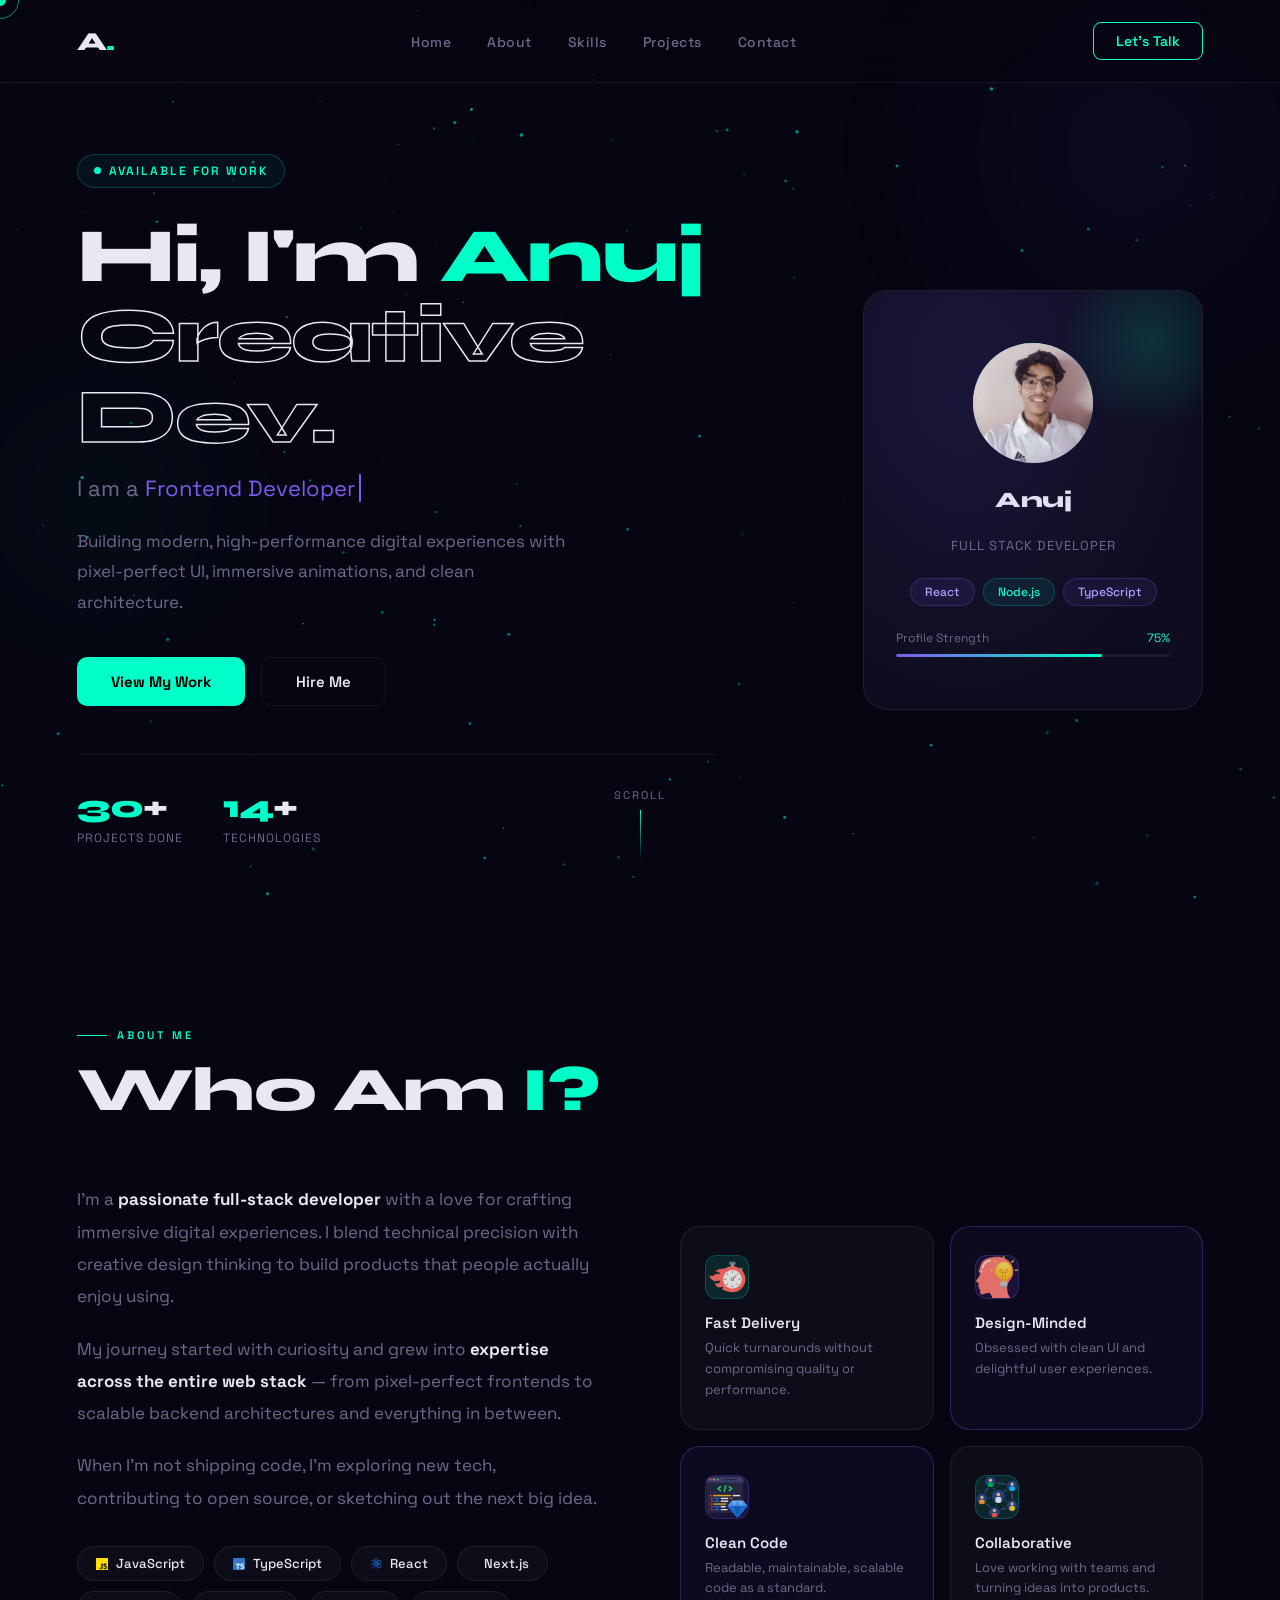
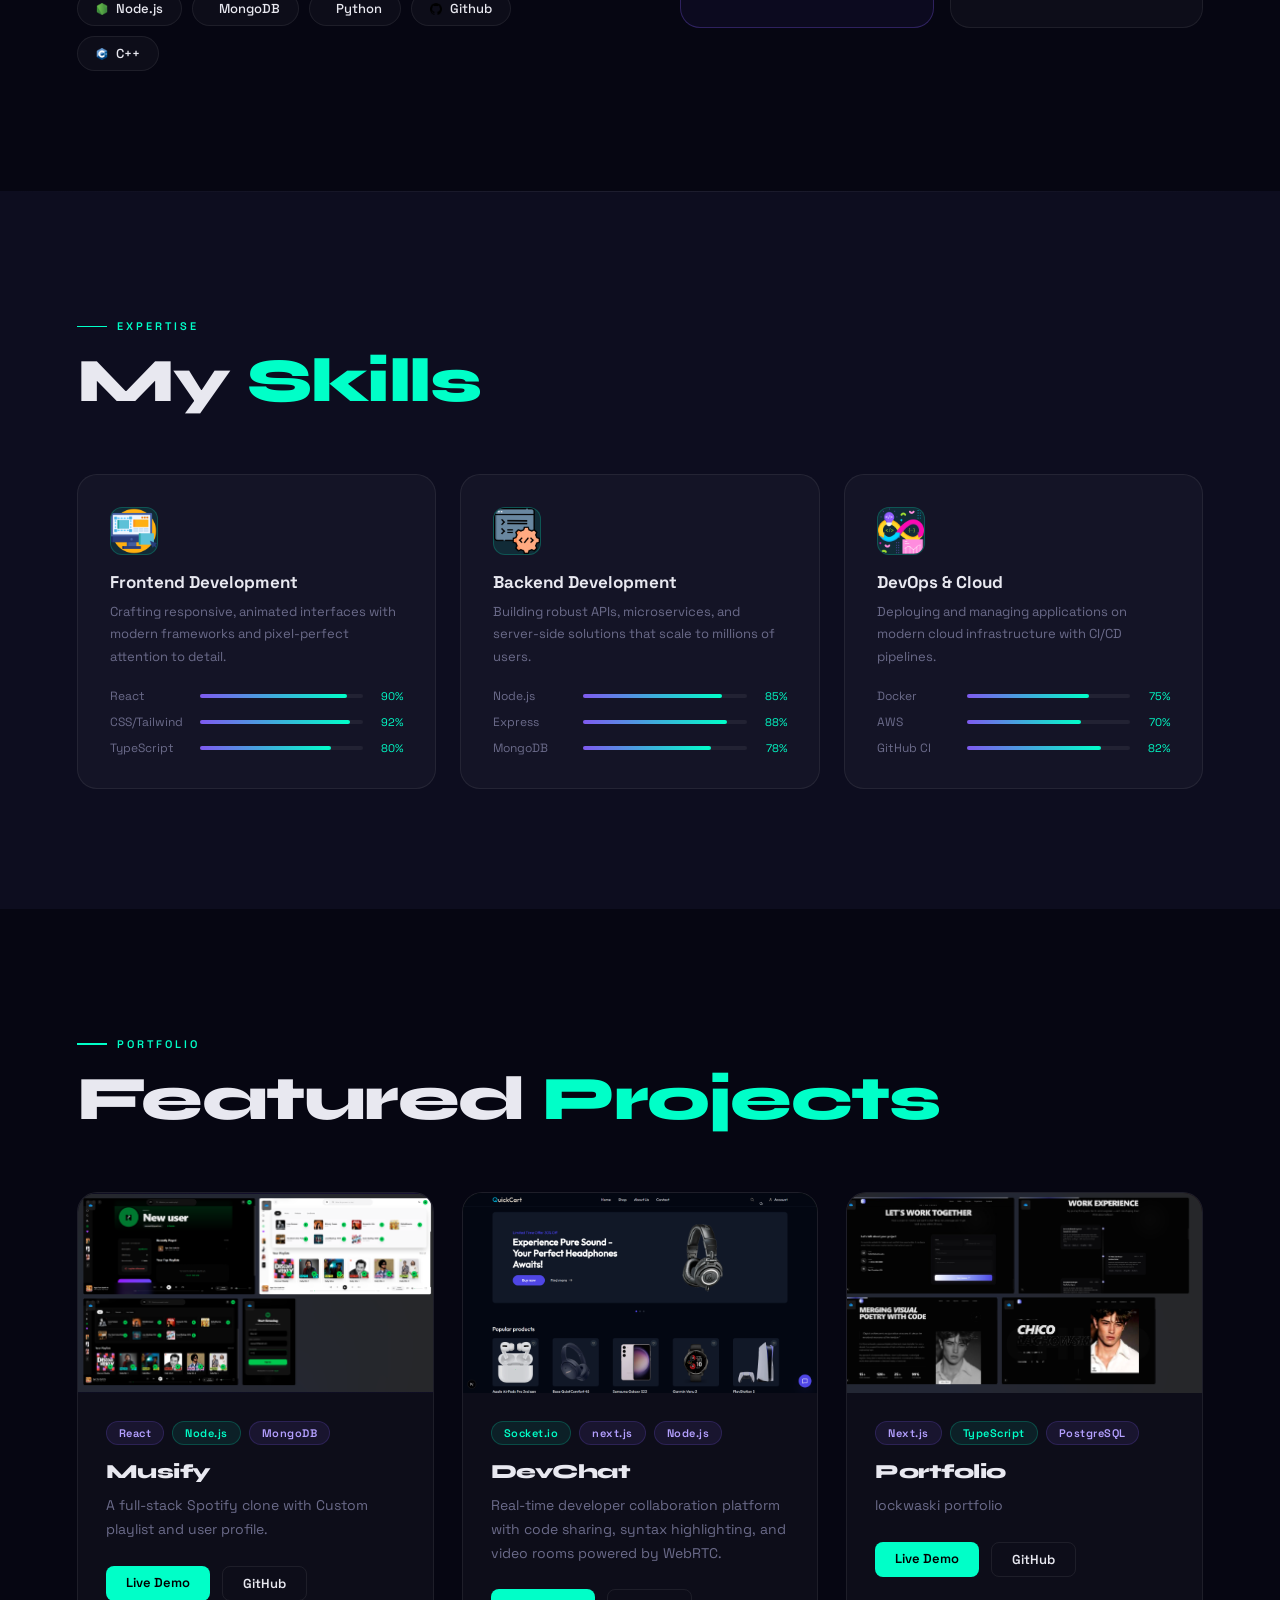
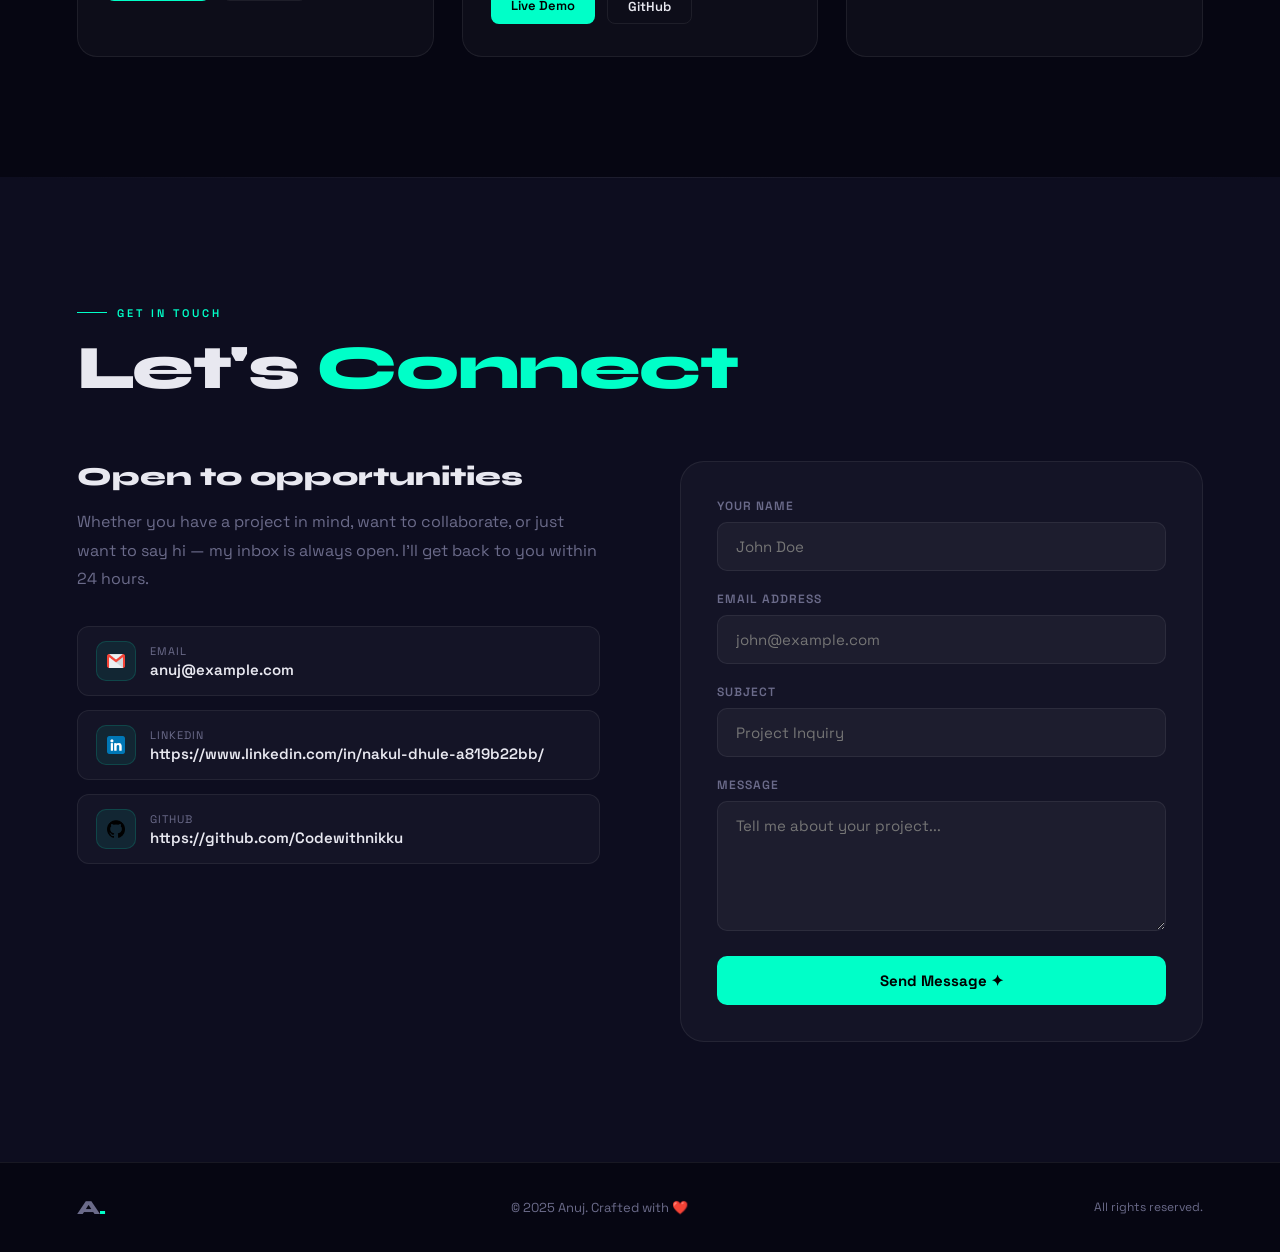
==== Level-1/portfolio/portfolio.html @ 1ba4a453 "task 2 Completed" ====
<!doctype html>
<html lang="en">
<head>
<meta charset="UTF-8"/>
<meta name="viewport" content="width=device-width,initial-scale=1.0"/>
<title>Anuj — Portfolio</title>
<link rel="preconnect" href="https://fonts.googleapis.com"/>
<link href="https://fonts.googleapis.com/css2?family=Space+Grotesk:wght@300;400;500;600;700&family=Syne:wght@700;800&display=swap" rel="stylesheet"/>
<link rel="stylesheet" href="style.css">
</head>
<body>

<!-- Cursor -->
<div id="cursor"></div>
<div id="cursor-ring"></div>

<!-- Background Canvas -->
<canvas id="bg-canvas"></canvas>

<!-- Orbs -->
<div class="orb orb1"></div>
<div class="orb orb2"></div>

<!-- NAVBAR -->
<nav id="navbar">
  <div class="logo-text">A<span>.</span></div>
  <div class="hamburger" id="hamburger">
    <span></span><span></span><span></span>
  </div>
  <ul class="nav-links" id="nav-links">
    <li><a href="#home">Home</a></li>
    <li><a href="#about">About</a></li>
    <li><a href="#skills">Skills</a></li>
    <li><a href="#projects">Projects</a></li>
    <li><a href="#contact">Contact</a></li>
  </ul>
  <button class="nav-cta" onclick="document.getElementById('contact').scrollIntoView({behavior:'smooth'})">Let's Talk</button>
</nav>

<main>
<!-- ── HERO ── -->
<section id="home">
  <div class="hero-left">
    <div class="hero-badge reveal">
      <span class="badge-dot"></span>
      Available for Work
    </div>
    <h1 class="reveal">
      Hi, I'm <span class="accent-word">Anuj</span><br>
      <span class="line2">Creative Dev.</span>
    </h1>
    <div class="typewriter-wrap reveal">
      I am a <span id="tw"></span>
    </div>
    <p class="hero-desc reveal">
      Building modern, high-performance digital experiences with pixel-perfect UI, immersive animations, and clean architecture.
    </p>
    <div class="hero-btns reveal">
      <button class="btn-primary" onclick="document.getElementById('projects').scrollIntoView({behavior:'smooth'})">View My Work</button>
      <button class="btn-secondary" onclick="document.getElementById('contact').scrollIntoView({behavior:'smooth'})">Hire Me</button>
    </div>
    <div class="hero-stats reveal">
      <div class="stat-item">
        <div class="stat-num"><span id="count1">0</span>+</div>
        <div class="stat-label">Projects Done</div>
      </div>
      <div class="stat-item">
        <div class="stat-num"><span id="count3">0</span>+</div>
        <div class="stat-label">Technologies</div>
      </div>
    </div>
  </div>

  <div class="hero-right">
    <div class="card-3d" id="card3d">
      <div class="card-glow"></div>
      <div class="avatar-ring">
        <img src="./assets//images/pfp.jpeg" alt="">
      </div>
      <div class="card-name">Anuj</div>
      <div class="card-role">FULL STACK DEVELOPER</div>
      <div class="card-tags">
        <span class="tag">React</span>
        <span class="tag green">Node.js</span>
        <span class="tag">TypeScript</span>
      </div>
      <div style="width:100%;">
        <div style="display:flex;justify-content:space-between;font-size:12px;margin-bottom:8px;">
          <span style="color:var(--muted);">Profile Strength</span>
          <span style="color:var(--accent);">75%</span>
        </div>
        <div class="card-bar"><div class="card-bar-fill"></div></div>
      </div>
    </div>
  </div>

  <div class="scroll-indicator">
    <span>Scroll</span>
    <div class="scroll-line"></div>
  </div>
</section>

<!-- ── ABOUT ── -->
<section id="about">
  <div class="section-label reveal">About Me</div>
  <div class="section-title reveal">Who Am <em>I?</em></div>
  <div class="about-grid">
    <div class="about-text reveal-left">
      <p>I'm a <strong>passionate full-stack developer</strong> with a love for crafting immersive digital experiences. I blend technical precision with creative design thinking to build products that people actually enjoy using.</p>
      <p>My journey started with curiosity and grew into <strong>expertise across the entire web stack</strong> — from pixel-perfect frontends to scalable backend architectures and everything in between.</p>
      <p>When I'm not shipping code, I'm exploring new tech, contributing to open source, or sketching out the next big idea.</p>
      <div class="skills-chips">
        <span class="chip"><img src="./assets/icons/js.png" alt="" height="12px">JavaScript</span>
        <span class="chip"><img src="./assets/icons/typescript.png" alt="">TypeScript</span>
        <span class="chip"><img src="./assets/icons/react.png" alt="">React</span>
        <span class="chip"><img src="./assets/icons/next.js.png" alt="">Next.js</span>
        <span class="chip"><img src="./assets/icons/node-js.png" alt="">Node.js</span>
        <span class="chip"><img src="./assets/icons/mongodb.png" alt="">MongoDB</span>
        <span class="chip"><img src="./assets/icons/python.png" alt="">Python</span>
        <span class="chip"><img src="./assets/icons/github.png" alt="">Github</span>
        <span class="chip"><img src="./assets/icons/cpp.png" alt="">C++</span>
      </div>
    </div>
    <div class="about-visual reveal-right">
      <div class="about-card">
        <div class="icon"><img src="./assets//icons/quick.png" id="visual"></div>
        <h4>Fast Delivery</h4>
        <p>Quick turnarounds without compromising quality or performance.</p>
      </div>
      <div class="about-card accent">
        <div class="icon"><img src="./assets//icons/idea.png" id="visual"></div>
        <h4>Design-Minded</h4>
        <p>Obsessed with clean UI and delightful user experiences.</p>
      </div>
      <div class="about-card accent">
        <div class="icon"><img src="./assets//icons/clean-code.png" id="visual"></div>
        <h4>Clean Code</h4>
        <p>Readable, maintainable, scalable code as a standard.</p>
      </div>
      <div class="about-card">
        <div class="icon"><img src="./assets//icons/community.png" id="visual"></div>
        <h4>Collaborative</h4>
        <p>Love working with teams and turning ideas into products.</p>
      </div>
    </div>
  </div>
</section>

<!-- ── SKILLS ── -->
<section id="skills">
  <div class="section-label reveal">Expertise</div>
  <div class="section-title reveal">My <em>Skills</em></div>
  <div class="skills-grid">
    <div class="skill-card reveal">
      <div class="skill-icon"><img id="skillIcon" src="./assets/icons/front-end.png" alt=""></div>
      <h3>Frontend Development</h3>
      <p>Crafting responsive, animated interfaces with modern frameworks and pixel-perfect attention to detail.</p>
      <div class="skill-bar-wrap">
        <div class="skill-bar-row">
          <span class="skill-bar-label">React</span>
          <div class="skill-bar-track"><div class="skill-bar-fill" data-pct="90"></div></div>
          <span class="skill-bar-pct">90%</span>
        </div>
        <div class="skill-bar-row">
          <span class="skill-bar-label">CSS/Tailwind</span>
          <div class="skill-bar-track"><div class="skill-bar-fill" data-pct="92"></div></div>
          <span class="skill-bar-pct">92%</span>
        </div>
        <div class="skill-bar-row">
          <span class="skill-bar-label">TypeScript</span>
          <div class="skill-bar-track"><div class="skill-bar-fill" data-pct="80"></div></div>
          <span class="skill-bar-pct">80%</span>
        </div>
      </div>
    </div>
    <div class="skill-card reveal">
      <div class="skill-icon"><img id="skillIcon" src="./assets/icons/back-end.png" alt=""></div>
      <h3>Backend Development</h3>
      <p>Building robust APIs, microservices, and server-side solutions that scale to millions of users.</p>
      <div class="skill-bar-wrap">
        <div class="skill-bar-row">
          <span class="skill-bar-label">Node.js</span>
          <div class="skill-bar-track"><div class="skill-bar-fill" data-pct="85"></div></div>
          <span class="skill-bar-pct">85%</span>
        </div>
        <div class="skill-bar-row">
          <span class="skill-bar-label">Express</span>
          <div class="skill-bar-track"><div class="skill-bar-fill" data-pct="88"></div></div>
          <span class="skill-bar-pct">88%</span>
        </div>
        <div class="skill-bar-row">
          <span class="skill-bar-label">MongoDB</span>
          <div class="skill-bar-track"><div class="skill-bar-fill" data-pct="78"></div></div>
          <span class="skill-bar-pct">78%</span>
        </div>
      </div>
    </div>
    <div class="skill-card reveal">
      <div class="skill-icon"><img id="skillIcon" src="./assets/icons/devops.png" alt=""></div>
      <h3>DevOps & Cloud</h3>
      <p>Deploying and managing applications on modern cloud infrastructure with CI/CD pipelines.</p>
      <div class="skill-bar-wrap">
        <div class="skill-bar-row">
          <span class="skill-bar-label">Docker</span>
          <div class="skill-bar-track"><div class="skill-bar-fill" data-pct="75"></div></div>
          <span class="skill-bar-pct">75%</span>
        </div>
        <div class="skill-bar-row">
          <span class="skill-bar-label">AWS</span>
          <div class="skill-bar-track"><div class="skill-bar-fill" data-pct="70"></div></div>
          <span class="skill-bar-pct">70%</span>
        </div>
        <div class="skill-bar-row">
          <span class="skill-bar-label">GitHub CI</span>
          <div class="skill-bar-track"><div class="skill-bar-fill" data-pct="82"></div></div>
          <span class="skill-bar-pct">82%</span>
        </div>
      </div>
    </div>
  </div>
</section>

<!-- ── PROJECTS ── -->
<section id="projects">
  <div class="section-label reveal">Portfolio</div>
  <div class="section-title reveal">Featured <em>Projects</em></div>
  <div class="projects-grid">
    <div class="project-card reveal">
      <div class="project-img" style="background:linear-gradient(135deg,#0d0d1f,#1a1040);">
        <span style="z-index:1;position:relative;"><img src="./assets/images/MPC.png" id="projImg" alt=""></span>
      </div>
      <div class="project-body">
        <div class="project-tags">
          <span class="project-tag">React</span>
          <span class="project-tag teal">Node.js</span>
          <span class="project-tag">MongoDB</span>
        </div>
        <div class="project-title">Musify</div>
        <p class="project-desc">A full-stack Spotify clone with Custom playlist and user profile.</p>
        <div class="project-links">
          <a class="proj-link primary" href="https://next-app-xi-wine.vercel.app/">Live Demo</a>
          <a class="proj-link ghost" href="https://github.com/Codewithnikku/next-app.git">GitHub</a>
        </div>
      </div>
    </div>
    <div class="project-card reveal">
      <div class="project-img" style="background:linear-gradient(135deg,#0d1a0d,#0a2010);">
        <span style="z-index:1;position:relative;"><img src="./assets/images/quickcart.png" id="projImg" alt=""></span>
      </div>
      <div class="project-body">
        <div class="project-tags">
          <span class="project-tag teal">Socket.io</span>
          <span class="project-tag">next.js</span>
          <span class="project-tag">Node.js</span>
        </div>
        <div class="project-title">DevChat</div>
        <p class="project-desc">Real-time developer collaboration platform with code sharing, syntax highlighting, and video rooms powered by WebRTC.</p>
        <div class="project-links">
          <a class="proj-link primary" href="">Live Demo</a>
          <a class="proj-link ghost" href="https://github.com/Codewithnikku/Quick-Store-E-commerce-Web-App.git">GitHub</a>
        </div>
      </div>
    </div>
    <div class="project-card reveal">
      <div class="project-img" style="background:linear-gradient(135deg,#1a0d0d,#2a0f0f);">
        <span style="z-index:1;position:relative;"><img src="./assets/images/portfolio.png" id="projImg" alt=""></span>
      </div>
      <div class="project-body">
        <div class="project-tags">
          <span class="project-tag">Next.js</span>
          <span class="project-tag teal">TypeScript</span>
          <span class="project-tag">PostgreSQL</span>
        </div>
        <div class="project-title">Portfolio</div>
        <p class="project-desc">lockwaski portfolio</p>
        <div class="project-links">
          <a class="proj-link primary" href="#">Live Demo</a>
          <a class="proj-link ghost" href="#">GitHub</a>
        </div>
      </div>
    </div>
  </div>
</section>

<!-- ── CONTACT ── -->
<section id="contact">
  <div class="section-label reveal">Get In Touch</div>
  <div class="section-title reveal">Let's <em>Connect</em></div>
  <div class="contact-wrap">
    <div class="contact-info reveal-left">
      <h3>Open to opportunities</h3>
      <p>Whether you have a project in mind, want to collaborate, or just want to say hi — my inbox is always open. I'll get back to you within 24 hours.</p>
      <div class="contact-links">
        <a class="contact-link" href="mailto:anuj@example.com">
          <div class="contact-link-icon"><img src="./assets//icons/gmail.png" alt="" id="touch"></div>
          <div class="contact-link-text">
            <span class="contact-link-label">Email</span>
            <span class="contact-link-val">anuj@example.com</span>
          </div>
        </a>
        <a class="contact-link" href="https://www.linkedin.com/in/nakul-dhule-a819b22bb/">
          <div class="contact-link-icon"><img src="./assets//icons/linkedin.png" alt="" id="touch"></div>
          <div class="contact-link-text">
            <span class="contact-link-label">LinkedIn</span>
            <span class="contact-link-val">https://www.linkedin.com/in/nakul-dhule-a819b22bb/</span>
          </div>
        </a>
        <a class="contact-link" href="https://github.com/Codewithnikku">
          <div class="contact-link-icon"><img src="./assets//icons/github.png" alt="" id="touch"></div>
          <div class="contact-link-text">
            <span class="contact-link-label">GitHub</span>
            <span class="contact-link-val">https://github.com/Codewithnikku</span>
          </div>
        </a>
      </div>
    </div>
    <div class="contact-form reveal-right">
      <div class="form-row">
        <label class="form-label">Your Name</label>
        <input class="form-input" type="text" placeholder="John Doe"/>
      </div>
      <div class="form-row">
        <label class="form-label">Email Address</label>
        <input class="form-input" type="email" placeholder="john@example.com"/>
      </div>
      <div class="form-row">
        <label class="form-label">Subject</label>
        <input class="form-input" type="text" placeholder="Project Inquiry"/>
      </div>
      <div class="form-row">
        <label class="form-label">Message</label>
        <textarea class="form-input" placeholder="Tell me about your project..."></textarea>
      </div>
      <button class="form-submit">Send Message ✦</button>
    </div>
  </div>
</section>
</main>

<footer>
  <div class="logo-text">A<span>.</span></div>
  <span>© 2025 Anuj. Crafted with ❤️</span>
  <span style="font-size:12px;">All rights reserved.</span>
</footer>
<script src="./script.js"></script>
</body>
</html>
---- Level-1/portfolio/style.css ----
*{margin:0;padding:0;box-sizing:border-box;}

:root{
  --accent:#00ffc8;
  --accent2:#7f5af0;
  --bg:#060612;
  --surface:#0d0d1f;
  --text:#e8e8f0;
  --muted:#6b6b8a;
  --border:rgba(255,255,255,0.07);
  --card:rgba(255,255,255,0.03);
}

html{scroll-behavior:smooth;}

body{
  background:var(--bg);
  color:var(--text);
  font-family:'Space Grotesk',sans-serif;
  overflow-x:hidden;
  cursor:none;
}

/* ── CURSOR ── */
#cursor{
  position:fixed;width:12px;height:12px;
  border-radius:50%;background:var(--accent);
  pointer-events:none;z-index:9999;
  transform:translate(-50%,-50%);
  transition:transform 0.1s,width 0.3s,height 0.3s,background 0.3s;
  mix-blend-mode:difference;
}
#cursor-ring{
  position:fixed;width:38px;height:38px;
  border-radius:50%;border:1.5px solid var(--accent);
  pointer-events:none;z-index:9998;
  transform:translate(-50%,-50%);
  transition:transform 0.18s ease,width 0.3s,height 0.3s,opacity 0.3s;
  opacity:0.5;
}

/* ── CANVAS BG ── */
#bg-canvas{
  position:fixed;top:0;left:0;width:100%;height:100%;
  z-index:0;pointer-events:none;
}

/* ── NAVBAR ── */
nav{
  position:fixed;top:0;left:0;width:100%;z-index:1000;
  padding:22px 6%;
  display:flex;align-items:center;justify-content:space-between;
  background:rgba(6,6,18,0.6);
  backdrop-filter:blur(20px);
  border-bottom:1px solid var(--border);
  transition:padding 0.3s;
}
nav.scrolled{padding:14px 6%;}
.logo-text{
  font-family:'Syne',sans-serif;
  font-size:26px;font-weight:800;
  letter-spacing:-1px;
}
.logo-text span{color:var(--accent);}
.nav-links{display:flex;gap:36px;list-style:none;}
.nav-links a{
  text-decoration:none;color:var(--muted);
  font-size:14px;font-weight:500;letter-spacing:0.5px;
  transition:color 0.3s;position:relative;
}
.nav-links a::after{
  content:'';position:absolute;bottom:-4px;left:0;
  width:0;height:1.5px;background:var(--accent);
  transition:width 0.3s;
}
.nav-links a:hover{color:var(--text);}
.nav-links a:hover::after{width:100%;}
.nav-cta{
  padding:9px 22px;border-radius:8px;
  background:transparent;border:1.5px solid var(--accent);
  color:var(--accent);font-size:14px;font-weight:600;
  cursor:none;transition:all 0.3s;font-family:'Space Grotesk',sans-serif;
}
.nav-cta:hover{background:var(--accent);color:#000;}
.hamburger{display:none;flex-direction:column;gap:5px;cursor:none;z-index:2001;}
.hamburger span{width:26px;height:2px;background:var(--text);border-radius:2px;transition:0.4s;}
.hamburger.active span:nth-child(1){transform:translateY(7px) rotate(45deg);}
.hamburger.active span:nth-child(2){opacity:0;}
.hamburger.active span:nth-child(3){transform:translateY(-7px) rotate(-45deg);}

/* ── SECTIONS WRAPPER ── */
main{position:relative;z-index:1;}

/* ── HERO ── */
#home{
  min-height:100vh;padding:0 6%;
  display:flex;align-items:center;justify-content:space-between;
  gap:40px;padding-top:100px;
}
.hero-left{flex:1;max-width:640px;}
.hero-badge{
  display:inline-flex;align-items:center;gap:8px;
  padding:8px 16px;border-radius:50px;
  border:1px solid rgba(0,255,200,0.2);
  background:rgba(0,255,200,0.05);
  font-size:12px;letter-spacing:2px;color:var(--accent);
  margin-bottom:28px;text-transform:uppercase;font-weight:600;
}
.badge-dot{
  width:7px;height:7px;border-radius:50%;
  background:var(--accent);
  animation:pulse-dot 2s infinite;
}
@keyframes pulse-dot{
  0%,100%{box-shadow:0 0 0 0 rgba(0,255,200,0.4);}
  50%{box-shadow:0 0 0 6px rgba(0,255,200,0);}
}
.hero-left h1{
  font-family:'Syne',sans-serif;
  font-size:clamp(44px,6vw,82px);
  line-height:1.05;font-weight:800;
  letter-spacing:-2px;margin-bottom:12px;
}
.hero-left h1 .line2{
  -webkit-text-stroke:1.5px var(--text);
  color:transparent;
}
.hero-left h1 .accent-word{color:var(--accent);}
.typewriter-wrap{
  margin:16px 0 24px;
  font-size:clamp(16px,2vw,22px);
  color:var(--muted);font-weight:400;
}
#tw{color:var(--accent2);border-right:2px solid var(--accent2);padding-right:4px;animation:blink 0.7s infinite;}
@keyframes blink{50%{border-color:transparent;}}
.hero-desc{
  color:var(--muted);line-height:1.8;
  font-size:clamp(14px,1.5vw,17px);max-width:500px;margin-bottom:40px;
}
.hero-btns{display:flex;gap:16px;flex-wrap:wrap;}
.btn-primary{
  padding:14px 34px;border-radius:10px;
  background:var(--accent);color:#000;
  font-size:15px;font-weight:700;border:none;
  cursor:none;transition:all 0.3s;
  font-family:'Space Grotesk',sans-serif;
  position:relative;overflow:hidden;
}
.btn-primary::before{
  content:'';position:absolute;top:0;left:-100%;
  width:100%;height:100%;
  background:linear-gradient(90deg,transparent,rgba(255,255,255,0.3),transparent);
  transition:0.5s;
}
.btn-primary:hover::before{left:100%;}
.btn-primary:hover{transform:translateY(-3px);box-shadow:0 12px 40px rgba(0,255,200,0.3);}
.btn-secondary{
  padding:14px 34px;border-radius:10px;
  background:transparent;color:var(--text);
  font-size:15px;font-weight:600;
  border:1.5px solid var(--border);
  cursor:none;transition:all 0.3s;
  font-family:'Space Grotesk',sans-serif;
}
.btn-secondary:hover{border-color:rgba(255,255,255,0.2);transform:translateY(-3px);}
.hero-stats{
  display:flex;gap:40px;margin-top:48px;
  padding-top:32px;border-top:1px solid var(--border);
}
.stat-item{display:flex;flex-direction:column;gap:4px;}
.stat-num{
  font-family:'Syne',sans-serif;font-size:32px;font-weight:800;
  color:var(--text);letter-spacing:-1px;
}
.stat-num span{color:var(--accent);}
.stat-label{font-size:12px;color:var(--muted);letter-spacing:1px;text-transform:uppercase;}

/* ── 3D CARD ── */
.hero-right{
  flex:0 0 auto;
  perspective:800px;
}
.card-3d{
  width:340px;height:420px;
  border-radius:24px;
  background:var(--surface);
  border:1px solid var(--border);
  padding:32px;
  display:flex;flex-direction:column;align-items:center;justify-content:center;gap:24px;
  transform-style:preserve-3d;
  transition:transform 0.1s ease;
  position:relative;overflow:hidden;
}
.card-3d::before{
  content:'';position:absolute;inset:0;
  background:radial-gradient(ellipse at 30% 20%,rgba(127,90,240,0.12),transparent 70%);
  pointer-events:none;
}
.card-glow{
  position:absolute;width:180px;height:180px;border-radius:50%;
  background:radial-gradient(circle,rgba(0,255,200,0.15),transparent 70%);
  top:-40px;right:-40px;pointer-events:none;
}

.avatar-ring img{
  width:100%;height:100%;border-radius:50%;
  object-fit:cover;display:block;
}

.avatar-ring{
  width:120px;height:120px;border-radius:50%;
  background:conic-gradient(var(--accent),var(--accent2),var(--accent));
  display:flex;align-items:center;justify-content:center;
  position:relative;
}
@keyframes spin-ring{to{transform:rotate(360deg);}}
.avatar-inner{
  width:108px;height:108px;border-radius:50%;
  background:var(--surface);
  display:flex;align-items:center;justify-content:center;
  font-family:'Syne',sans-serif;font-size:36px;font-weight:800;
  color:var(--accent);
}
.card-name{
  font-family:'Syne',sans-serif;font-size:22px;font-weight:800;
  text-align:center;letter-spacing:-0.5px;
}
.card-role{
  font-size:13px;color:var(--muted);text-align:center;letter-spacing:1px;
}
.card-tags{display:flex;gap:8px;flex-wrap:wrap;justify-content:center;}
.tag{
  padding:5px 14px;border-radius:50px;
  background:rgba(127,90,240,0.1);
  border:1px solid rgba(127,90,240,0.25);
  font-size:12px;color:#b4a0ff;font-weight:500;
}
.tag.green{
  background:rgba(0,255,200,0.08);
  border-color:rgba(0,255,200,0.2);color:var(--accent);
}
.card-bar{
  width:100%;height:3px;border-radius:10px;
  background:rgba(255,255,255,0.06);
  position:relative;overflow:hidden;
}
.card-bar-fill{
  position:absolute;top:0;left:0;height:100%;width:75%;
  background:linear-gradient(90deg,var(--accent2),var(--accent));
  border-radius:10px;animation:bar-anim 2s ease-out forwards;
}
@keyframes bar-anim{from{width:0;}to{width:75%;}}

/* ── SCROLL INDICATOR ── */
.scroll-indicator{
  position:absolute;bottom:40px;left:50%;transform:translateX(-50%);
  display:flex;flex-direction:column;align-items:center;gap:8px;
  color:var(--muted);font-size:11px;letter-spacing:2px;text-transform:uppercase;
  animation:float-ud 2.5s ease-in-out infinite;
}
.scroll-line{width:1px;height:50px;background:linear-gradient(to bottom,var(--accent),transparent);}
@keyframes float-ud{0%,100%{transform:translateX(-50%) translateY(0);}50%{transform:translateX(-50%) translateY(-8px);}}

/* ── SECTION SHARED ── */
section{padding:120px 6%;position:relative;}
.section-label{
  display:inline-flex;align-items:center;gap:10px;
  font-size:11px;letter-spacing:3px;text-transform:uppercase;
  color:var(--accent);font-weight:600;margin-bottom:16px;
}
.section-label::before{content:'';width:30px;height:1.5px;background:var(--accent);}
.section-title{
  font-family:'Syne',sans-serif;font-size:clamp(36px,5vw,62px);
  font-weight:800;letter-spacing:-1.5px;line-height:1.05;
  margin-bottom:60px;
}
.section-title em{color:var(--accent);font-style:normal;}

/* ── ABOUT ── */
#about{overflow:hidden;}
.about-grid{
  display:grid;grid-template-columns:1fr 1fr;
  gap:80px;align-items:center;
}
.about-text p{
  color:var(--muted);line-height:1.9;font-size:17px;margin-bottom:20px;
}
.about-text p strong{color:var(--text);}
.skills-chips{display:flex;gap:10px;flex-wrap:wrap;margin-top:32px;}
.chip{
  padding:8px 18px;border-radius:50px;
  background:var(--card);border:1px solid var(--border);
  font-size:13px;color:var(--text);font-weight:500;
  transition:all 0.3s;cursor:none;
}
.chip:hover{border-color:var(--accent);color:var(--accent);background:rgba(0,255,200,0.05);}
.about-visual{
  display:grid;grid-template-columns:1fr 1fr;gap:16px;
}
.about-card{
  padding:28px 24px;border-radius:20px;
  background:var(--card);border:1px solid var(--border);
  transition:all 0.4s;
}
.about-card:hover{
  transform:translateY(-8px);
  border-color:rgba(0,255,200,0.2);
  box-shadow:0 20px 60px rgba(0,0,0,0.4);
}
.about-card.accent{
  border-color:rgba(127,90,240,0.3);
  background:rgba(127,90,240,0.06);
}
.about-card .icon{
  width:44px;height:44px;border-radius:12px;
  background:rgba(0,255,200,0.1);border:1px solid rgba(0,255,200,0.2);
  display:flex;align-items:center;justify-content:center;
  font-size:22px;margin-bottom:14px;
}
.about-card.accent .icon{
  background:rgba(127,90,240,0.12);
  border-color:rgba(127,90,240,0.25);
}
.about-card h4{font-size:15px;font-weight:600;margin-bottom:6px;}
.about-card p{font-size:13px;color:var(--muted);line-height:1.6;}

.chip {
    padding:8px 18px;border-radius:50px;
    background:var(--card);border:1px solid var(--border);
    font-size:13px;color:var(--text);font-weight:500;
    transition:all 0.3s;cursor:none;display:inline-flex;align-items:center;gap:8px;
}
.chip img{
  height:12px;filter:brightness(1) 
  transition:filter 0.3s;
}

#visual{
  width:100%;height:100%;
  object-fit:cover;display:block;
  filter:brightness(0.9);
  transition:filter 0.3s;
}

/* ── SKILLS ── */
#skills{background:var(--surface);}
#skills::before{
  content:'';position:absolute;top:0;left:0;right:0;
  height:1px;background:linear-gradient(90deg,transparent,var(--border),transparent);
}
.skills-grid{
  display:grid;grid-template-columns:repeat(auto-fit,minmax(280px,1fr));
  gap:24px;
}
.skill-card{
  padding:32px;border-radius:20px;
  background:var(--card);border:1px solid var(--border);
  transition:all 0.4s;position:relative;overflow:hidden;
}
.skill-card::before{
  content:'';position:absolute;
  top:-50%;left:-50%;width:200%;height:200%;
  background:conic-gradient(from 0deg,transparent 340deg,rgba(0,255,200,0.03) 360deg);
  animation:rotate-glow 6s linear infinite;
  opacity:0;transition:opacity 0.4s;
}
.skill-card #skillIcon{
  width:48px;height:48px;border-radius:12px;
  background:rgba(0,255,200,0.1);border:1px solid rgba(0,255,200,0.2);
  display:flex;align-items:center;justify-content:center;
  font-size:22px;margin-bottom:14px;
}

.skill-card:hover::before{opacity:1;}
@keyframes rotate-glow{to{transform:rotate(360deg);}}
.skill-card:hover{
  transform:translateY(-6px);
  border-color:rgba(0,255,200,0.15);
  box-shadow:0 24px 60px rgba(0,0,0,0.5);
}
.skill-icon{font-size:32px;margin-bottom:16px;}
.skill-card h3{font-size:17px;font-weight:700;margin-bottom:8px;}
.skill-card p{font-size:13px;color:var(--muted);line-height:1.7;margin-bottom:20px;}
.skill-bar-wrap{display:flex;flex-direction:column;gap:10px;}
.skill-bar-row{display:flex;align-items:center;gap:10px;}
.skill-bar-label{font-size:12px;color:var(--muted);width:80px;flex-shrink:0;}
.skill-bar-track{flex:1;height:4px;border-radius:4px;background:rgba(255,255,255,0.06);}
.skill-bar-fill{
  height:100%;border-radius:4px;
  background:linear-gradient(90deg,var(--accent2),var(--accent));
  width:0;transition:width 1.2s cubic-bezier(0.4,0,0.2,1);
}
.skill-bar-pct{font-size:11px;color:var(--accent);width:30px;text-align:right;}

/* ── PROJECTS ── */
#projects{}
.projects-grid{
  display:grid;grid-template-columns:repeat(auto-fit,minmax(340px,1fr));
  gap:28px;
}
.project-card{
  border-radius:20px;overflow:hidden;
  background:var(--card);border:1px solid var(--border);
  transition:all 0.4s;cursor:none;
  group:hover;
}
.project-card:hover{
  transform:translateY(-10px) scale(1.01);
  box-shadow:0 30px 80px rgba(0,0,0,0.5);
  border-color:rgba(0,255,200,0.15);
}
.project-img{
  width:100%;height:200px;
  display:flex;align-items:center;justify-content:center;
  font-size:60px;position:relative;overflow:hidden;
}
.project-img::after{
  content:'';position:absolute;inset:0;
  background:linear-gradient(to bottom,transparent 40%,rgba(13,13,31,0.9));
}
#projImg {
  width:100%;height:100%;object-fit:cover;display:block;
  transition:transform 0.4s;
}
.project-body{padding:28px 28px 32px;}
.project-tags{display:flex;gap:8px;margin-bottom:14px;flex-wrap:wrap;}
.project-tag{
  padding:4px 12px;border-radius:50px;
  font-size:11px;font-weight:600;letter-spacing:0.5px;
  background:rgba(127,90,240,0.1);border:1px solid rgba(127,90,240,0.2);
  color:#b4a0ff;
}
.project-tag.teal{
  background:rgba(0,255,200,0.08);
  border-color:rgba(0,255,200,0.2);color:var(--accent);
}
.project-title{
  font-family:'Syne',sans-serif;font-size:20px;font-weight:800;
  margin-bottom:10px;letter-spacing:-0.5px;
}
.project-desc{font-size:14px;color:var(--muted);line-height:1.7;margin-bottom:24px;}
.project-links{display:flex;gap:12px;}
.proj-link{
  padding:8px 20px;border-radius:8px;font-size:13px;font-weight:600;
  text-decoration:none;cursor:none;transition:all 0.3s;
  font-family:'Space Grotesk',sans-serif;
}
.proj-link.primary{background:var(--accent);color:#000;}
.proj-link.primary:hover{box-shadow:0 8px 30px rgba(0,255,200,0.3);}
.proj-link.ghost{
  background:transparent;color:var(--text);
  border:1.5px solid var(--border);
}
.proj-link.ghost:hover{border-color:rgba(255,255,255,0.2);}

/* ── CONTACT ── */
#contact{background:var(--surface);}
#contact::before{
  content:'';position:absolute;top:0;left:0;right:0;
  height:1px;background:linear-gradient(90deg,transparent,var(--border),transparent);
}
.contact-wrap{
  display:grid;grid-template-columns:1fr 1fr;
  gap:80px;align-items:start;
}
.contact-info h3{
  font-family:'Syne',sans-serif;font-size:26px;
  font-weight:800;margin-bottom:16px;
}
.contact-info p{color:var(--muted);line-height:1.8;margin-bottom:32px;}
.contact-links{display:flex;flex-direction:column;gap:14px;}
.contact-link{
  display:flex;align-items:center;gap:14px;
  text-decoration:none;color:var(--text);
  padding:14px 18px;border-radius:12px;
  background:var(--card);border:1px solid var(--border);
  transition:all 0.3s;cursor:none;
}
.contact-link:hover{
  border-color:rgba(0,255,200,0.2);
  background:rgba(0,255,200,0.04);
  transform:translateX(6px);
}
.contact-link-icon{
  width:40px;height:40px;border-radius:10px;
  background:rgba(0,255,200,0.08);
  border:1px solid rgba(0,255,200,0.15);
  display:flex;align-items:center;justify-content:center;
  font-size:18px;flex-shrink:0;
}

.contact-link-icon img{
  width:18px;height:18px;filter:brightness(1);
  transition:filter 0.3s;
}

.contact-link-text{display:flex;flex-direction:column;gap:2px;}
.contact-link-label{font-size:11px;color:var(--muted);letter-spacing:1px;text-transform:uppercase;}
.contact-link-val{font-size:15px;font-weight:600;}
.contact-form{
  padding:36px;border-radius:24px;
  background:var(--card);border:1px solid var(--border);
}
.form-row{margin-bottom:20px;}
.form-label{display:block;font-size:12px;color:var(--muted);letter-spacing:1px;text-transform:uppercase;margin-bottom:8px;font-weight:600;}
.form-input{
  width:100%;padding:14px 18px;border-radius:10px;
  background:rgba(255,255,255,0.04);
  border:1px solid var(--border);
  color:var(--text);font-size:15px;font-family:'Space Grotesk',sans-serif;
  outline:none;transition:all 0.3s;
}
.form-input:focus{border-color:rgba(0,255,200,0.3);background:rgba(0,255,200,0.03);}
textarea.form-input{resize:vertical;min-height:130px;}
.form-submit{
  width:100%;padding:15px;border-radius:10px;
  background:var(--accent);color:#000;
  font-size:15px;font-weight:700;border:none;
  cursor:none;transition:all 0.3s;
  font-family:'Space Grotesk',sans-serif;
}
.form-submit:hover{box-shadow:0 12px 40px rgba(0,255,200,0.3);transform:translateY(-2px);}

/* ── FOOTER ── */
footer{
  padding:32px 6%;
  border-top:1px solid var(--border);
  display:flex;align-items:center;justify-content:space-between;
  color:var(--muted);font-size:13px;
}
footer .logo-text{font-size:20px;}

/* ── FLOATING ORBS ── */
.orb{
  position:fixed;border-radius:50%;filter:blur(80px);
  pointer-events:none;z-index:0;opacity:0.6;
}
.orb1{
  width:500px;height:500px;
  background:radial-gradient(circle,rgba(127,90,240,0.12),transparent 70%);
  top:-100px;right:-100px;
}
.orb2{
  width:400px;height:400px;
  background:radial-gradient(circle,rgba(0,255,200,0.08),transparent 70%);
  bottom:200px;left:-100px;
}

/* ── REVEAL ── */
.reveal{opacity:0;transform:translateY(40px);transition:all 0.8s cubic-bezier(0.4,0,0.2,1);}
.reveal.visible{opacity:1;transform:none;}
.reveal-left{opacity:0;transform:translateX(-50px);transition:all 0.8s cubic-bezier(0.4,0,0.2,1);}
.reveal-left.visible{opacity:1;transform:none;}
.reveal-right{opacity:0;transform:translateX(50px);transition:all 0.8s cubic-bezier(0.4,0,0.2,1);}
.reveal-right.visible{opacity:1;transform:none;}

/* ── MOBILE ── */
@media(max-width:900px){
  #home{flex-direction:column;padding-top:140px;text-align:center;}
  .hero-stats{justify-content:center;}
  .hero-btns{justify-content:center;}
  .hero-desc{margin:0 auto 40px;}
  .hero-right{display:none;}
  .about-grid,.contact-wrap{grid-template-columns:1fr;}
  .nav-links{
    display:none;position:fixed;top:80px;right:-100%;
    width:260px;height:calc(100vh - 80px);
    background:rgba(6,6,18,0.97);backdrop-filter:blur(20px);
    flex-direction:column;justify-content:center;align-items:center;gap:32px;
    transition:0.4s ease;border-left:1px solid var(--border);
  }
  .nav-links.open{display:flex;right:0;}
  .hamburger{display:flex;}
  .nav-cta{display:none;}
}
@media(max-width:550px){
  .hero-stats{flex-direction:column;gap:24px;}
  .about-visual{grid-template-columns:1fr;}
  .projects-grid{grid-template-columns:1fr;}
}
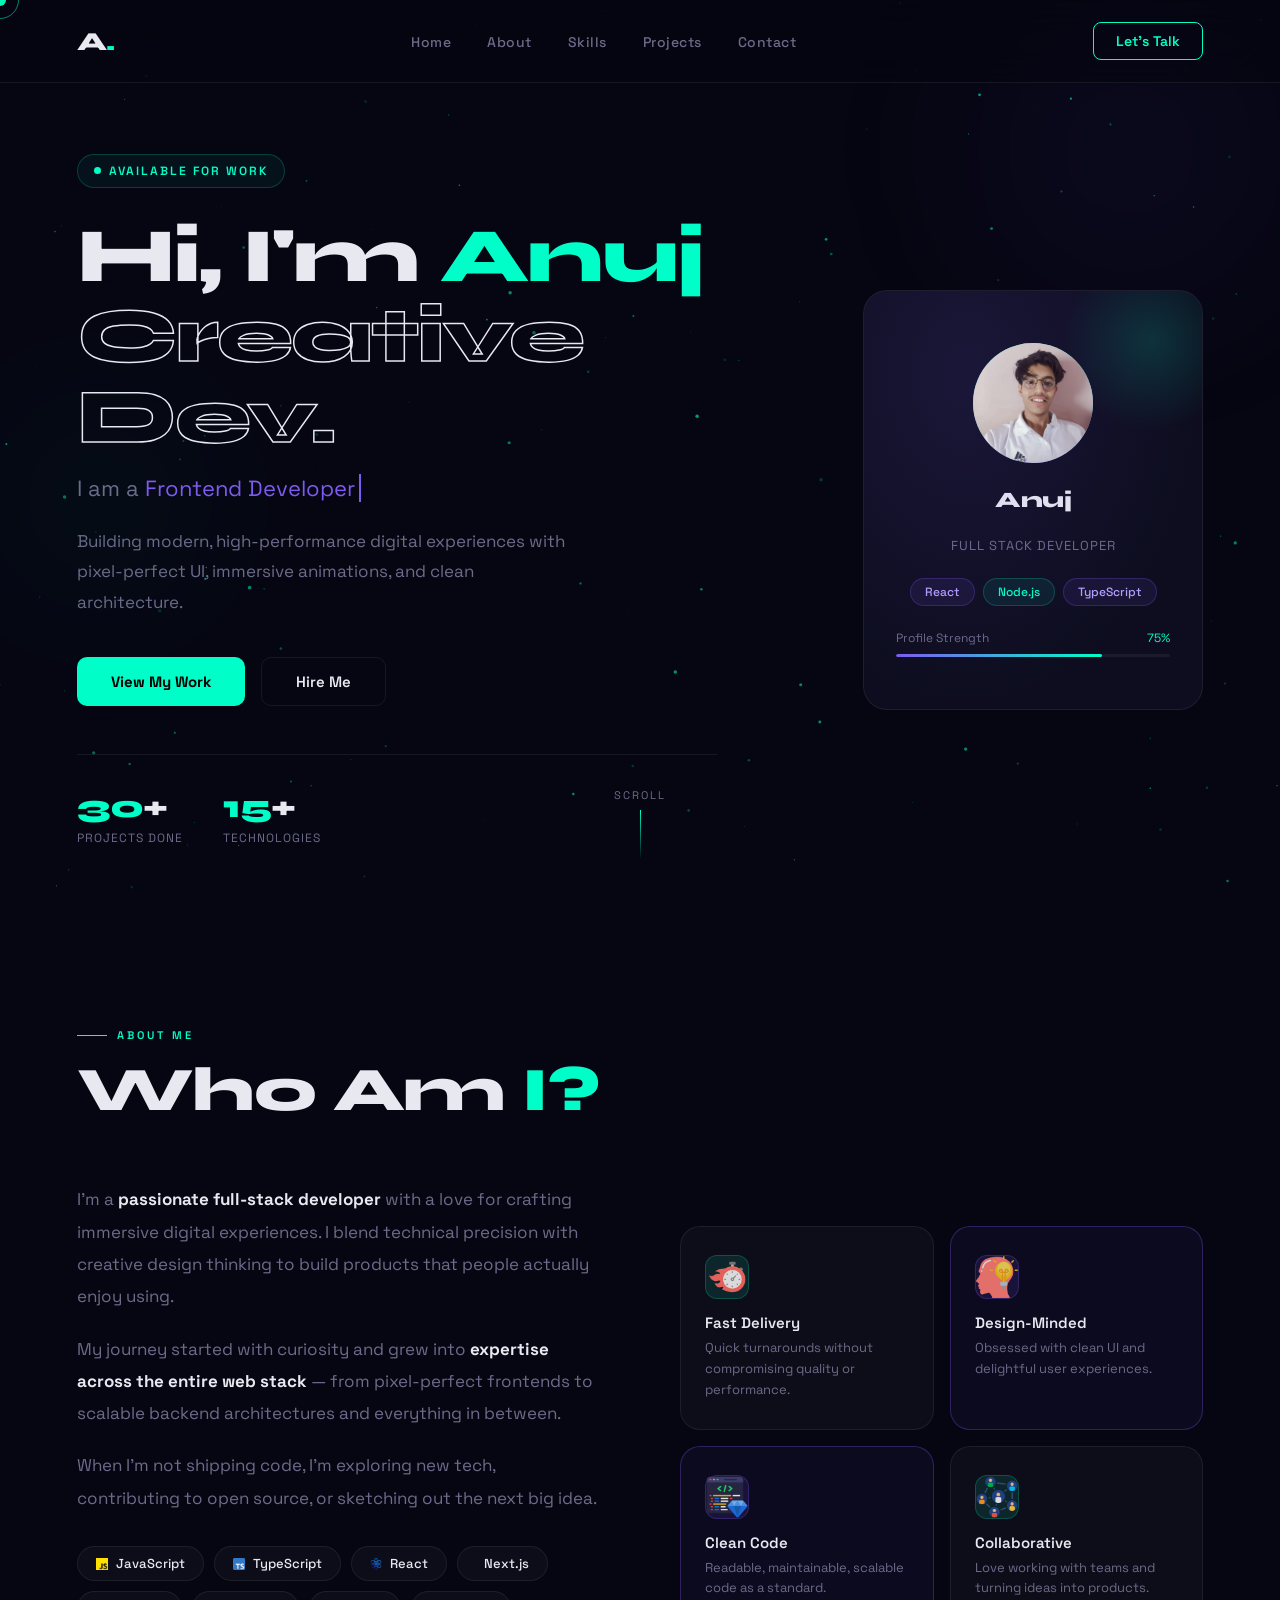
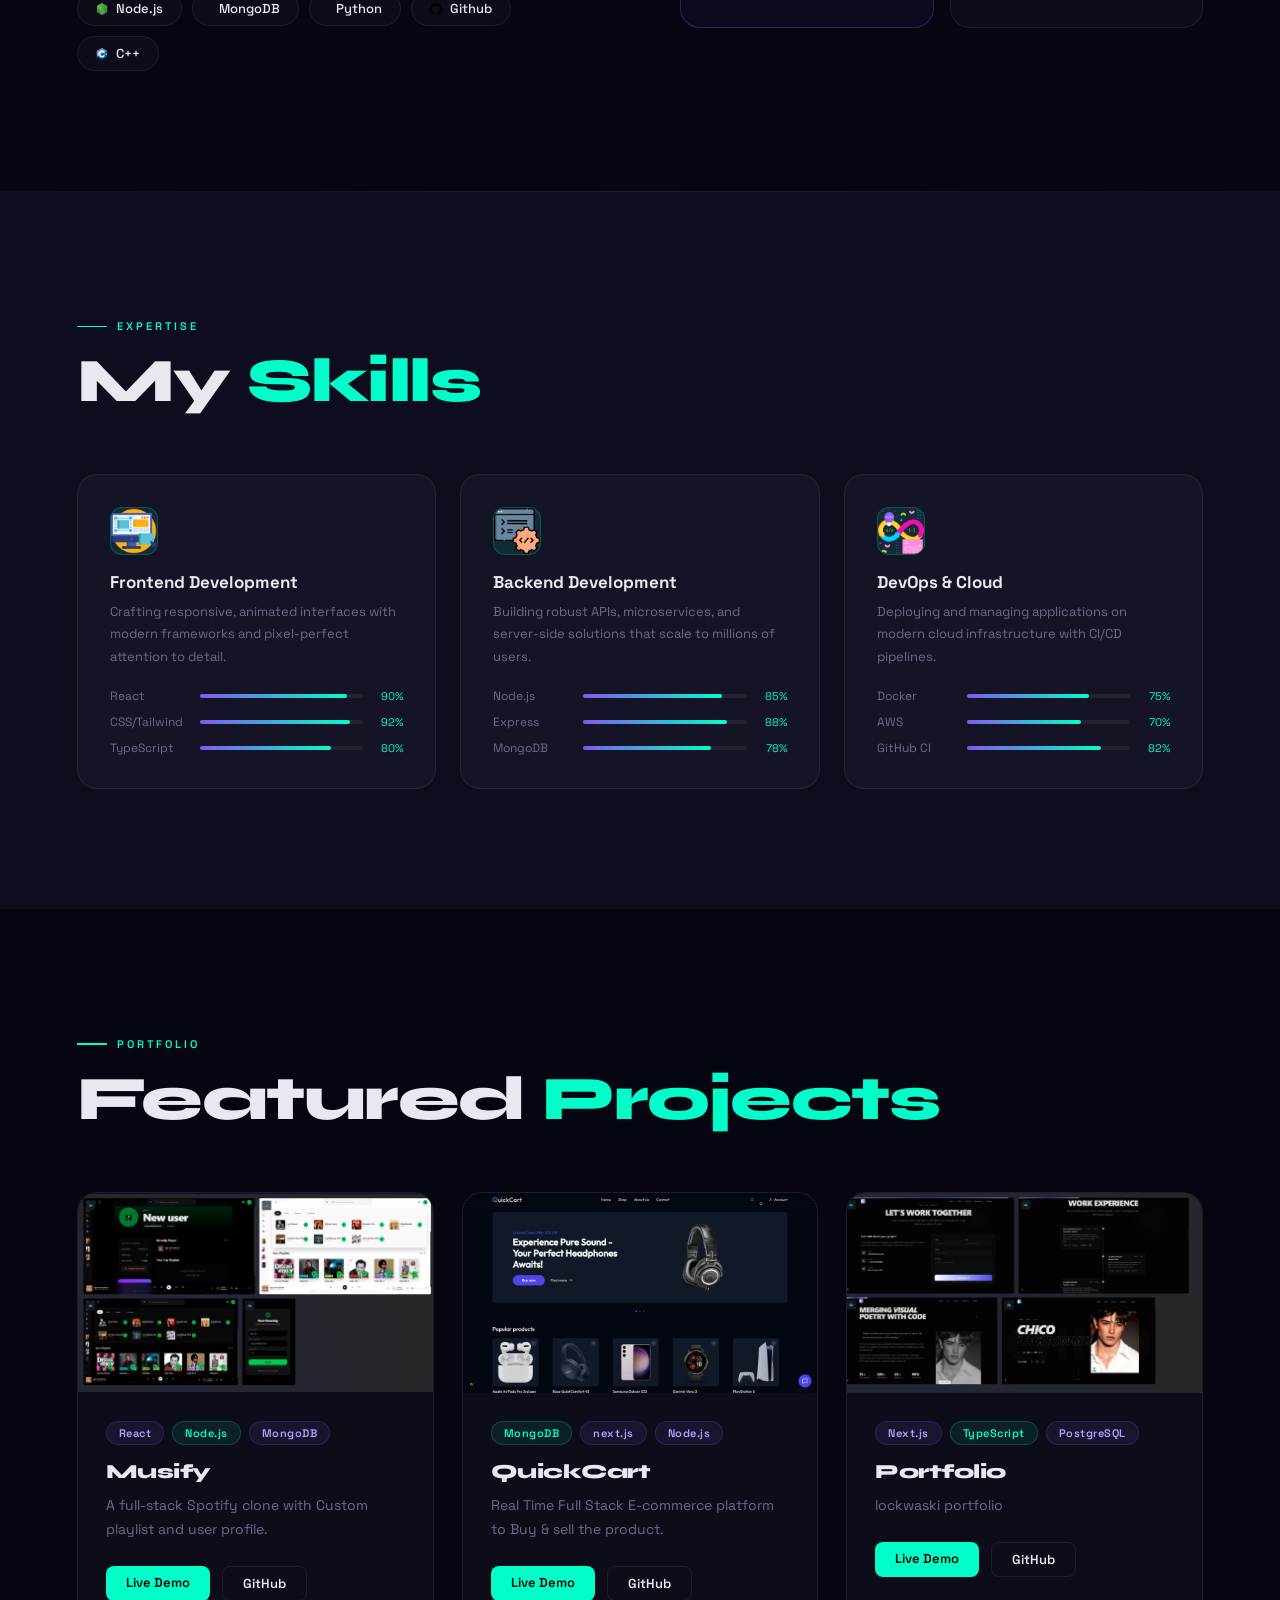
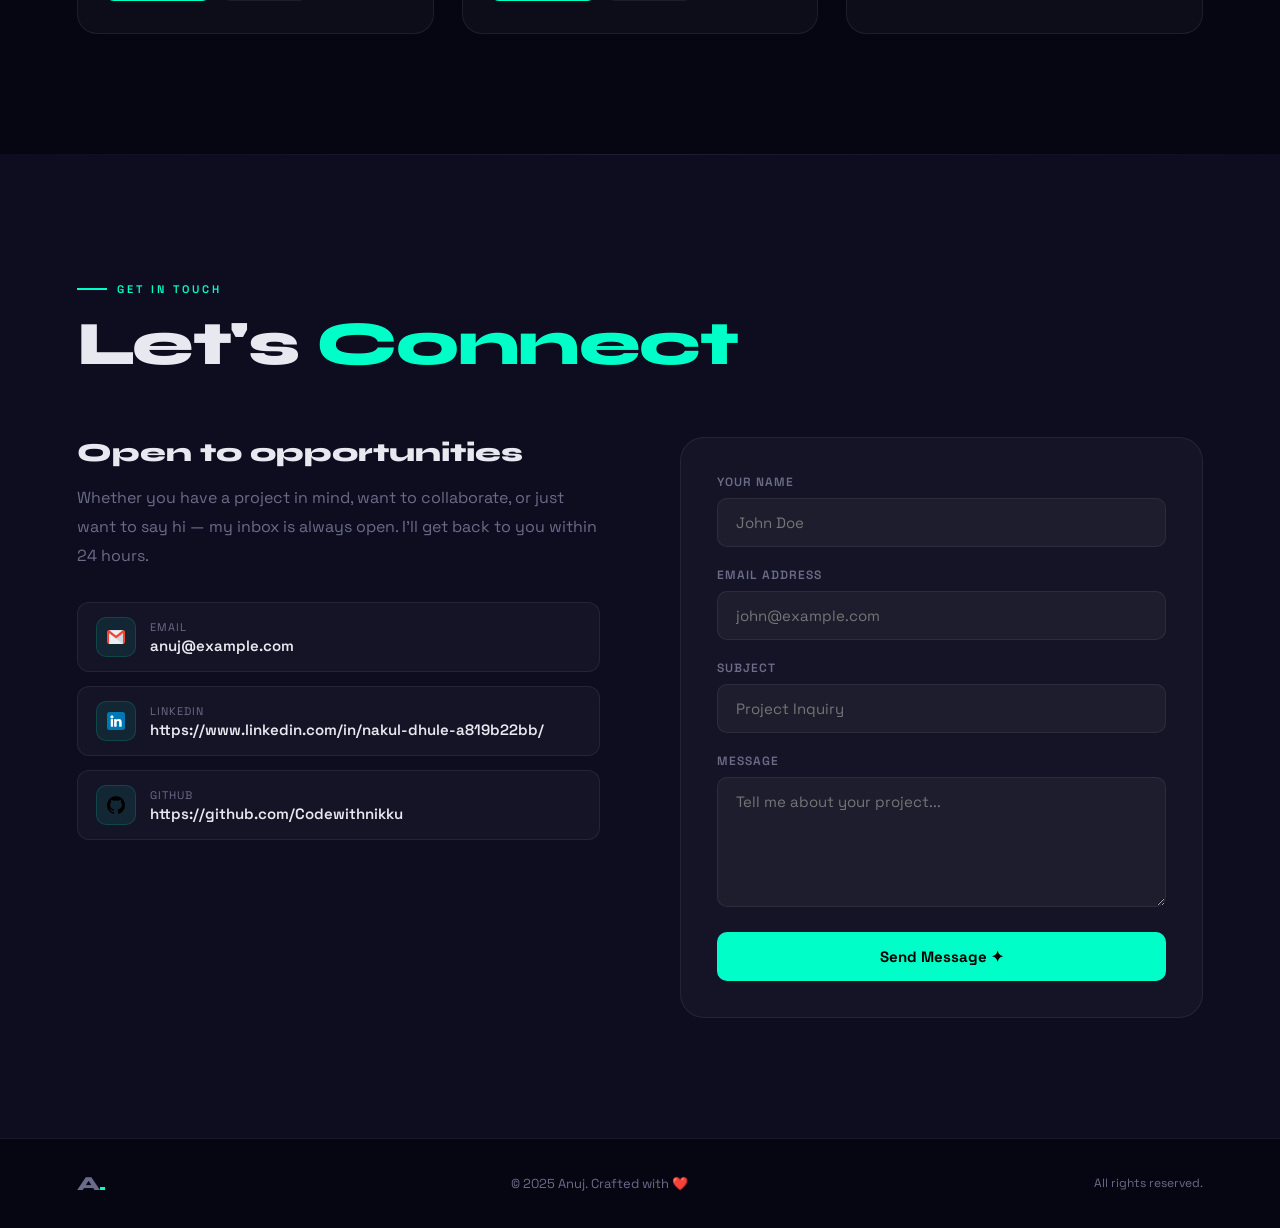
==== commit 1bf539c3: "Level 2 Task 3 Completed" ====
--- a/Level-1/portfolio/portfolio.html
+++ b/Level-1/portfolio/portfolio.html
@@ -249,12 +249,12 @@
       </div>
       <div class="project-body">
         <div class="project-tags">
-          <span class="project-tag teal">Socket.io</span>
+          <span class="project-tag teal">MongoDB</span>
           <span class="project-tag">next.js</span>
           <span class="project-tag">Node.js</span>
         </div>
-        <div class="project-title">DevChat</div>
-        <p class="project-desc">Real-time developer collaboration platform with code sharing, syntax highlighting, and video rooms powered by WebRTC.</p>
+        <div class="project-title">QuickCart</div>
+        <p class="project-desc">Real Time Full Stack E-commerce platform to Buy & sell the product.</p>
         <div class="project-links">
           <a class="proj-link primary" href="">Live Demo</a>
           <a class="proj-link ghost" href="https://github.com/Codewithnikku/Quick-Store-E-commerce-Web-App.git">GitHub</a>
